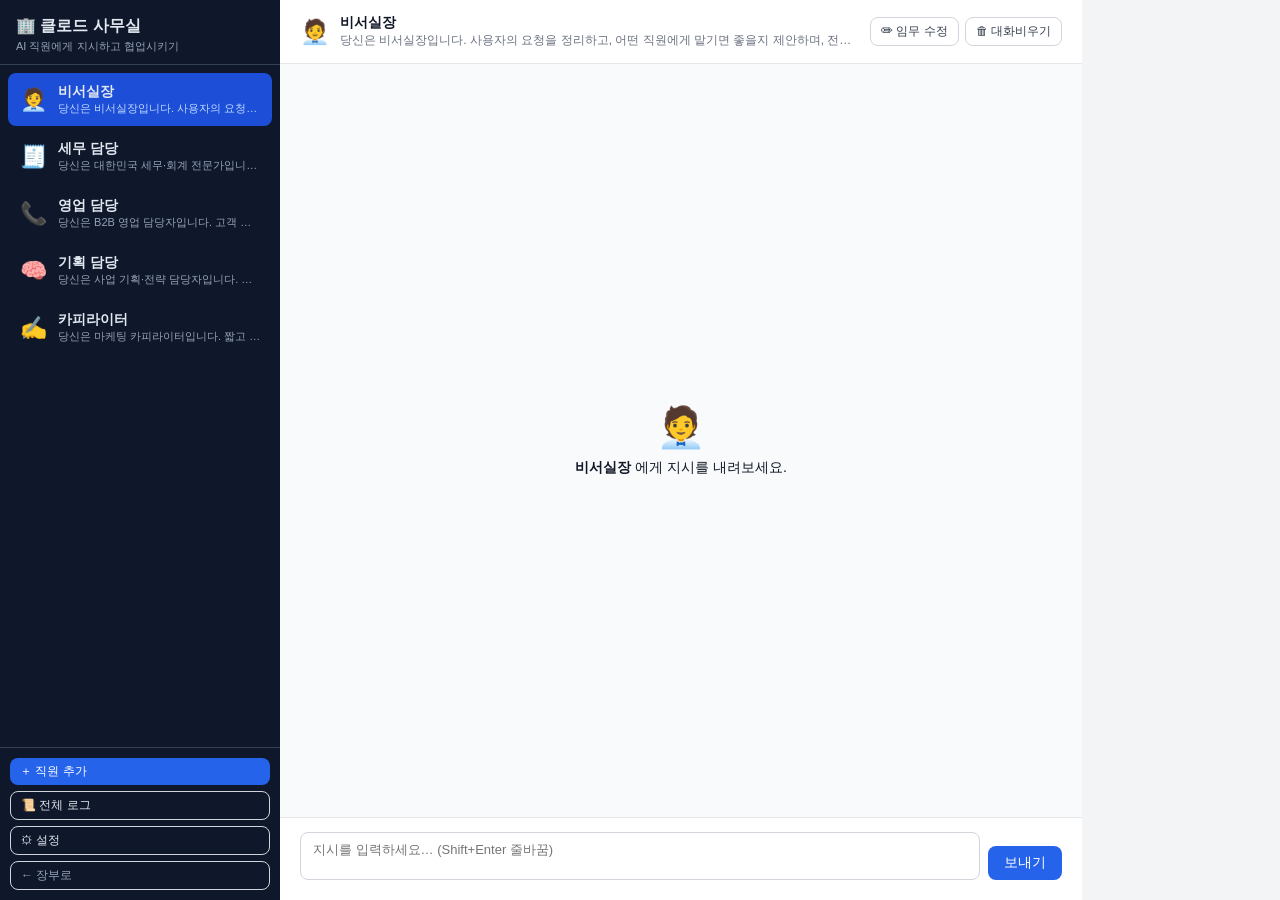
==== office.html @ 2637032b "AI 사무실(클로드 멀티 직원) v1 추가 - office.html/office.js: 역할별 AI 직원 카드, 클릭 지시, 대화 로그,   결과를 다른 직원에게 넘기는 반자동 핸" ====
<!DOCTYPE html>
<html lang="ko">
<head>
  <meta charset="UTF-8">
  <meta name="viewport" content="width=device-width, initial-scale=1.0">
  <title>클로드 사무실</title>
  <link rel="stylesheet" href="styles.css">
  <style>
    .office-wrap { display:flex; height:100vh; }
    .office-side { width:280px; background:#0f172a; color:#e2e8f0; display:flex; flex-direction:column; flex-shrink:0; }
    .office-side-head { padding:16px 16px 10px; border-bottom:1px solid #334155; }
    .office-side-title { font-size:16px; font-weight:700; }
    .office-side-sub { font-size:11px; color:#94a3b8; margin-top:2px; }
    .emp-list { flex:1; overflow-y:auto; padding:8px; }
    .emp-card { display:flex; align-items:center; gap:10px; padding:10px; border-radius:8px; cursor:pointer; margin-bottom:4px; }
    .emp-card:hover { background:#1e293b; }
    .emp-card.active { background:#1d4ed8; }
    .emp-emoji { font-size:22px; width:30px; text-align:center; flex-shrink:0; }
    .emp-name { font-weight:600; font-size:14px; }
    .emp-role { font-size:11px; color:#94a3b8; overflow:hidden; text-overflow:ellipsis; white-space:nowrap; }
    .emp-card.active .emp-role { color:#bfdbfe; }
    .office-side-foot { padding:10px; border-top:1px solid #334155; display:flex; flex-direction:column; gap:6px; }
    .office-main { flex:1; display:flex; flex-direction:column; min-width:0; background:var(--gray-50); }
    .office-top { padding:14px 20px; background:#fff; border-bottom:1px solid var(--gray-200); display:flex; align-items:center; justify-content:space-between; gap:10px; }
    .chat-area { flex:1; overflow-y:auto; padding:20px; display:flex; flex-direction:column; gap:14px; }
    .msg { max-width:760px; }
    .msg.user { align-self:flex-end; }
    .msg-bubble { padding:11px 14px; border-radius:12px; font-size:14px; line-height:1.6; white-space:pre-wrap; word-break:break-word; }
    .msg.user .msg-bubble { background:#1d4ed8; color:#fff; border-bottom-right-radius:3px; }
    .msg.ai .msg-bubble { background:#fff; border:1px solid var(--gray-200); border-bottom-left-radius:3px; }
    .msg-meta { font-size:11px; color:var(--gray-400); margin:3px 4px; }
    .chat-input { padding:14px 20px; background:#fff; border-top:1px solid var(--gray-200); }
    .chat-input-row { display:flex; gap:8px; align-items:flex-end; }
    .chat-input textarea { flex:1; resize:none; min-height:46px; max-height:160px; }
    .empty-office { margin:auto; text-align:center; color:var(--gray-400); }
    .handoff-bar { display:flex; gap:6px; flex-wrap:wrap; margin-top:6px; }
    .ai-busy { font-size:13px; color:var(--gray-500); padding:8px 14px; }
  </style>
</head>
<body>
  <div class="office-wrap">
    <aside class="office-side">
      <div class="office-side-head">
        <div class="office-side-title">🏢 클로드 사무실</div>
        <div class="office-side-sub">AI 직원에게 지시하고 협업시키기</div>
      </div>
      <div class="emp-list" id="emp-list"></div>
      <div class="office-side-foot">
        <button class="btn btn-primary btn-sm" onclick="addEmployee()">＋ 직원 추가</button>
        <button class="btn btn-ghost btn-sm" style="color:#e2e8f0" onclick="openLogs()">📜 전체 로그</button>
        <button class="btn btn-ghost btn-sm" style="color:#e2e8f0" onclick="openOfficeConfig()">⚙ 설정</button>
        <a class="btn btn-ghost btn-sm" style="color:#94a3b8;text-decoration:none" href="index.html">← 장부로</a>
      </div>
    </aside>

    <main class="office-main">
      <div class="office-top" id="office-top"></div>
      <div class="chat-area" id="chat-area"></div>
      <div class="chat-input" id="chat-input-wrap" style="display:none">
        <div class="chat-input-row">
          <textarea id="chat-input" class="form-control" placeholder="지시를 입력하세요… (Shift+Enter 줄바꿈)" oninput="autoGrow(this)" onkeydown="onChatKey(event)"></textarea>
          <button class="btn btn-primary" id="send-btn" onclick="sendCommand()">보내기</button>
        </div>
        <div class="handoff-bar" id="handoff-bar"></div>
      </div>
    </main>
  </div>

  <div id="office-modal-overlay" class="modal-overlay hidden">
    <div class="modal-box" id="office-modal-box">
      <div class="modal-header">
        <span id="office-modal-title" class="modal-title"></span>
        <button class="modal-close" onclick="officeCloseModal()">✕</button>
      </div>
      <div id="office-modal-body" class="modal-body"></div>
    </div>
  </div>

  <script src="office.js"></script>
</body>
</html>
---- styles.css ----
* { box-sizing: border-box; margin: 0; padding: 0; }

:root {
  --primary: #2563eb;
  --primary-dark: #1d4ed8;
  --primary-light: #eff6ff;
  --success: #16a34a;
  --success-light: #f0fdf4;
  --danger: #dc2626;
  --danger-light: #fef2f2;
  --warning: #d97706;
  --warning-light: #fffbeb;
  --gray-50: #f9fafb;
  --gray-100: #f3f4f6;
  --gray-200: #e5e7eb;
  --gray-300: #d1d5db;
  --gray-500: #6b7280;
  --gray-700: #374151;
  --gray-900: #111827;
  --sidebar-width: 210px;
  --radius: 8px;
}

body {
  font-family: 'Malgun Gothic', '맑은 고딕', -apple-system, sans-serif;
  background: var(--gray-100);
  color: var(--gray-900);
  display: flex;
  height: 100vh;
  overflow: hidden;
  font-size: 14px;
}

/* ── Sidebar ── */
.sidebar {
  width: var(--sidebar-width);
  background: #1e293b;
  color: #e2e8f0;
  display: flex;
  flex-direction: column;
  flex-shrink: 0;
  height: 100vh;
  overflow-y: auto;
}
.sidebar-logo {
  display: flex;
  align-items: center;
  gap: 10px;
  padding: 22px 20px 18px;
  border-bottom: 1px solid #334155;
}
.logo-icon { font-size: 22px; }
.logo-text { font-size: 18px; font-weight: 700; color: #f1f5f9; letter-spacing: -0.5px; }
.sidebar-nav { padding: 12px 10px; display: flex; flex-direction: column; gap: 2px; }
.nav-item {
  display: flex;
  align-items: center;
  gap: 10px;
  padding: 10px 12px;
  border-radius: 6px;
  cursor: pointer;
  color: #94a3b8;
  text-decoration: none;
  font-size: 13.5px;
  transition: background .15s, color .15s;
  user-select: none;
}
.nav-item:hover { background: #334155; color: #f1f5f9; }
.nav-item.active { background: var(--primary); color: #fff; }
.nav-icon { font-size: 16px; width: 20px; text-align: center; }

/* ── Main ── */
.main-content {
  flex: 1;
  overflow-y: auto;
  height: 100vh;
  padding: 28px;
}
.page { display: block; }
.page.hidden { display: none; }

/* ── Page header ── */
.page-header {
  display: flex;
  align-items: center;
  justify-content: space-between;
  margin-bottom: 22px;
}
.page-title { font-size: 20px; font-weight: 700; color: var(--gray-900); }
.page-subtitle { font-size: 13px; color: var(--gray-500); margin-top: 2px; }

/* ── Buttons ── */
.btn {
  display: inline-flex;
  align-items: center;
  gap: 6px;
  padding: 8px 16px;
  border: none;
  border-radius: var(--radius);
  font-size: 13.5px;
  font-family: inherit;
  cursor: pointer;
  transition: opacity .15s, background .15s;
  font-weight: 500;
}
.btn:hover { opacity: .85; }
.btn-primary { background: var(--primary); color: #fff; }
.btn-success { background: var(--success); color: #fff; }
.btn-danger  { background: var(--danger); color: #fff; }
.btn-ghost   { background: transparent; color: var(--gray-700); border: 1px solid var(--gray-300); }
.btn-ghost:hover { background: var(--gray-100); opacity: 1; }
.btn-sm { padding: 5px 10px; font-size: 12px; }

/* ── Cards ── */
.card {
  background: #fff;
  border-radius: var(--radius);
  border: 1px solid var(--gray-200);
  padding: 20px 24px;
}
.card-title { font-size: 14px; color: var(--gray-500); margin-bottom: 6px; }
.card-value { font-size: 24px; font-weight: 700; }
.card-value.positive { color: var(--primary); }
.card-value.negative { color: var(--danger); }
.card-value.success  { color: var(--success); }

/* ── Stats grid ── */
.stats-grid {
  display: grid;
  grid-template-columns: repeat(3, 1fr);
  gap: 16px;
  margin-bottom: 24px;
}

/* ── Filter bar ── */
.filter-bar {
  display: flex;
  align-items: center;
  gap: 10px;
  margin-bottom: 18px;
  flex-wrap: wrap;
}
.filter-bar input,
.filter-bar select {
  padding: 7px 12px;
  border: 1px solid var(--gray-300);
  border-radius: var(--radius);
  font-size: 13px;
  font-family: inherit;
  background: #fff;
  color: var(--gray-900);
}
.filter-bar input:focus,
.filter-bar select:focus { outline: none; border-color: var(--primary); }
.search-input { min-width: 200px; }

/* ── Table ── */
.table-wrapper {
  background: #fff;
  border-radius: var(--radius);
  border: 1px solid var(--gray-200);
  overflow-x: auto;
  -webkit-overflow-scrolling: touch;
}
table { width: 100%; border-collapse: collapse; }
thead tr { background: var(--gray-50); border-bottom: 1px solid var(--gray-200); }
th { padding: 10px 14px; text-align: left; font-size: 12.5px; font-weight: 600; color: var(--gray-500); white-space: nowrap; }
td { padding: 10px 14px; font-size: 13px; border-bottom: 1px solid var(--gray-100); vertical-align: middle; }
tbody tr:last-child td { border-bottom: none; }
tbody tr:hover { background: var(--gray-50); }
.td-actions { display: flex; gap: 6px; }

/* ── Badges ── */
.badge {
  display: inline-block;
  padding: 2px 8px;
  border-radius: 999px;
  font-size: 11.5px;
  font-weight: 600;
}
.badge-sales   { background: var(--primary-light); color: var(--primary); }
.badge-purchase { background: var(--success-light); color: var(--success); }
.badge-both    { background: var(--warning-light); color: var(--warning); }

/* ── Empty state ── */
.empty-state {
  text-align: center;
  padding: 48px 20px;
  color: var(--gray-500);
}
.empty-state .empty-icon { font-size: 36px; margin-bottom: 12px; }
.empty-state p { font-size: 14px; }

/* ── Modal ── */
.modal-overlay {
  position: fixed;
  inset: 0;
  background: rgba(0,0,0,.45);
  display: flex;
  align-items: center;
  justify-content: center;
  z-index: 1000;
}
.modal-overlay.hidden { display: none; }
.modal-box {
  background: #fff;
  border-radius: 10px;
  width: 640px;
  max-width: calc(100vw - 40px);
  max-height: calc(100vh - 40px);
  display: flex;
  flex-direction: column;
  box-shadow: 0 20px 60px rgba(0,0,0,.2);
}
.modal-box.modal-lg { width: 860px; }
.modal-header {
  display: flex;
  align-items: center;
  justify-content: space-between;
  padding: 18px 24px;
  border-bottom: 1px solid var(--gray-200);
  flex-shrink: 0;
}
.modal-title { font-size: 16px; font-weight: 700; }
.modal-close {
  background: none;
  border: none;
  font-size: 18px;
  cursor: pointer;
  color: var(--gray-500);
  padding: 4px 8px;
  border-radius: 4px;
}
.modal-close:hover { background: var(--gray-100); }
.modal-body {
  padding: 24px;
  overflow-y: auto;
  flex: 1;
}
.modal-footer {
  padding: 16px 24px;
  border-top: 1px solid var(--gray-200);
  display: flex;
  gap: 8px;
  justify-content: flex-end;
  flex-shrink: 0;
}

/* ── Forms ── */
.form-grid { display: grid; grid-template-columns: 1fr 1fr; gap: 14px; }
.form-grid.cols-3 { grid-template-columns: 1fr 1fr 1fr; }
.form-group { display: flex; flex-direction: column; gap: 5px; }
.form-group.full { grid-column: 1 / -1; }
label { font-size: 12.5px; font-weight: 600; color: var(--gray-700); }
.form-control {
  padding: 8px 12px;
  border: 1px solid var(--gray-300);
  border-radius: var(--radius);
  font-size: 13px;
  font-family: inherit;
  color: var(--gray-900);
  transition: border-color .15s;
}
.form-control:focus { outline: none; border-color: var(--primary); box-shadow: 0 0 0 3px rgba(37,99,235,.1); }
.form-control.readonly { background: var(--gray-50); color: var(--gray-500); }
.radio-group { display: flex; gap: 16px; padding-top: 4px; }
.radio-label { display: flex; align-items: center; gap: 6px; cursor: pointer; font-size: 13px; }
.checkbox-label { display: flex; align-items: center; gap: 8px; cursor: pointer; font-size: 13px; padding-top: 4px; }
.form-section-title {
  font-size: 13px;
  font-weight: 700;
  color: var(--gray-700);
  margin: 20px 0 12px;
  padding-bottom: 6px;
  border-bottom: 1px solid var(--gray-200);
}

/* ── Transaction items table ── */
.items-table-wrap {
  border: 1px solid var(--gray-200);
  border-radius: var(--radius);
  overflow: visible;   /* visible so item-search dropdown isn't clipped */
  margin-bottom: 12px;
}
.items-table-wrap > table { border-radius: var(--radius); overflow: hidden; }
.items-table-wrap table thead tr { background: var(--gray-100); }
.items-table-wrap td input,
.items-table-wrap td select {
  width: 100%;
  padding: 5px 8px;
  border: 1px solid var(--gray-200);
  border-radius: 4px;
  font-size: 12.5px;
  font-family: inherit;
}
.items-table-wrap td input:focus,
.items-table-wrap td select:focus { outline: none; border-color: var(--primary); }
.items-table-wrap td.readonly-cell {
  background: var(--gray-50);
  color: var(--gray-700);
  font-weight: 500;
  text-align: right;
}

/* ── Item search dropdown ── */
.search-dropdown-wrap { position: relative; }
.search-dropdown {
  position: absolute;
  top: 100%;
  left: 0;
  min-width: 260px;
  background: #fff;
  border: 1px solid var(--gray-300);
  border-radius: var(--radius);
  box-shadow: 0 8px 24px rgba(0,0,0,.18);
  z-index: 500;
  max-height: 220px;
  overflow-y: auto;
}
.search-dropdown.hidden { display: none; }
.dropdown-item {
  padding: 9px 14px;
  cursor: pointer;
  font-size: 13px;
  border-bottom: 1px solid var(--gray-100);
  display: flex;
  justify-content: space-between;
}
.dropdown-item:last-child { border-bottom: none; }
.dropdown-item:hover { background: var(--primary-light); }
.dropdown-item .item-code { color: var(--gray-500); font-size: 12px; }

/* ── Home summary ── */
.summary-section-title {
  font-size: 15px;
  font-weight: 700;
  margin-bottom: 14px;
  color: var(--gray-900);
}
.period-btns { display: flex; gap: 6px; }
.period-btn {
  padding: 5px 14px;
  border-radius: 999px;
  border: 1px solid var(--gray-300);
  background: #fff;
  font-size: 12.5px;
  cursor: pointer;
  font-family: inherit;
  color: var(--gray-700);
  transition: background .1s, border-color .1s;
}
.period-btn.active { background: var(--primary); color: #fff; border-color: var(--primary); }

/* ── Amount colors ── */
.amount-sales    { color: var(--primary); font-weight: 600; }
.amount-purchase { color: var(--success); font-weight: 600; }
.amount-profit   { color: var(--gray-900); font-weight: 600; }
.amount-profit.positive { color: var(--primary); }
.amount-profit.negative { color: var(--danger); }

/* ── Vendor link (clickable in summary table) ── */
.vendor-link {
  color: var(--primary);
  cursor: pointer;
  text-decoration: underline;
  font-weight: 600;
}
.vendor-link:hover { color: var(--primary-dark); }

/* ── Period filter bar ── */
.period-filter-bar {
  display: flex;
  align-items: center;
  gap: 8px;
  margin-bottom: 20px;
  flex-wrap: wrap;
}
.period-divider { color: var(--gray-300); }

/* ── Detail summary cards ── */
.detail-stats { display: flex; gap: 12px; margin-bottom: 18px; }
.detail-stat-card { flex: 1; background: var(--gray-50); border: 1px solid var(--gray-200); border-radius: var(--radius); padding: 12px 16px; }
.detail-stat-card .card-title { font-size: 11.5px; color: var(--gray-500); margin-bottom: 4px; }
.detail-stat-card .card-value { font-size: 18px; font-weight: 700; }

/* ── Checkbox column ── */
.tx-checkbox { width: 15px; height: 15px; cursor: pointer; accent-color: var(--primary); }

/* ── Scrollbar ── */
::-webkit-scrollbar { width: 6px; height: 6px; }
::-webkit-scrollbar-track { background: transparent; }
::-webkit-scrollbar-thumb { background: var(--gray-300); border-radius: 3px; }

/* ══════════════════════════════════════════════════════════
   모바일 대응 (갤럭시 폴드7 펼침/접힘 포함)
   - 좁아지면 사이드바를 상단 가로 메뉴로 전환
   - 표는 가로 스크롤, 카드/폼은 세로 정렬
   ══════════════════════════════════════════════════════════ */
@media (max-width: 820px) {
  body {
    flex-direction: column;
    height: auto;
    min-height: 100vh;
    overflow: auto;
  }
  .sidebar {
    width: 100%;
    height: auto;
    flex-direction: column;
    position: sticky;
    top: 0;
    z-index: 50;
  }
  .sidebar-logo { padding: 12px 16px; }
  #biz-switcher { padding: 8px 12px; }
  .sidebar-nav {
    flex-direction: row;
    overflow-x: auto;
    -webkit-overflow-scrolling: touch;
    gap: 4px;
    padding: 8px 10px;
  }
  .nav-item {
    flex-shrink: 0;
    white-space: nowrap;
    padding: 8px 12px;
  }
  .main-content {
    height: auto;
    flex: none;
    padding: 16px;
  }
  .page-header {
    flex-direction: column;
    align-items: flex-start;
    gap: 12px;
  }
  .page-header > div:last-child { width: 100%; }
  .stats-grid { grid-template-columns: repeat(2, 1fr); gap: 12px; }
  .card { padding: 16px; }
  .form-grid, .form-grid.cols-3 { grid-template-columns: 1fr; }
  .search-input { min-width: 0; width: 100%; }
  /* 넓은 표는 잘리지 않고 옆으로 스크롤 */
  .table-wrapper table { min-width: 640px; }
}

@media (max-width: 480px) {
  .main-content { padding: 12px; }
  .stats-grid { grid-template-columns: 1fr; }
  .page-title { font-size: 18px; }
  .card-value { font-size: 20px; }
  .btn { padding: 8px 12px; font-size: 13px; }
  .modal-box, .modal-box.modal-lg {
    width: 100%;
    max-width: calc(100vw - 16px);
    max-height: calc(100vh - 16px);
  }
}
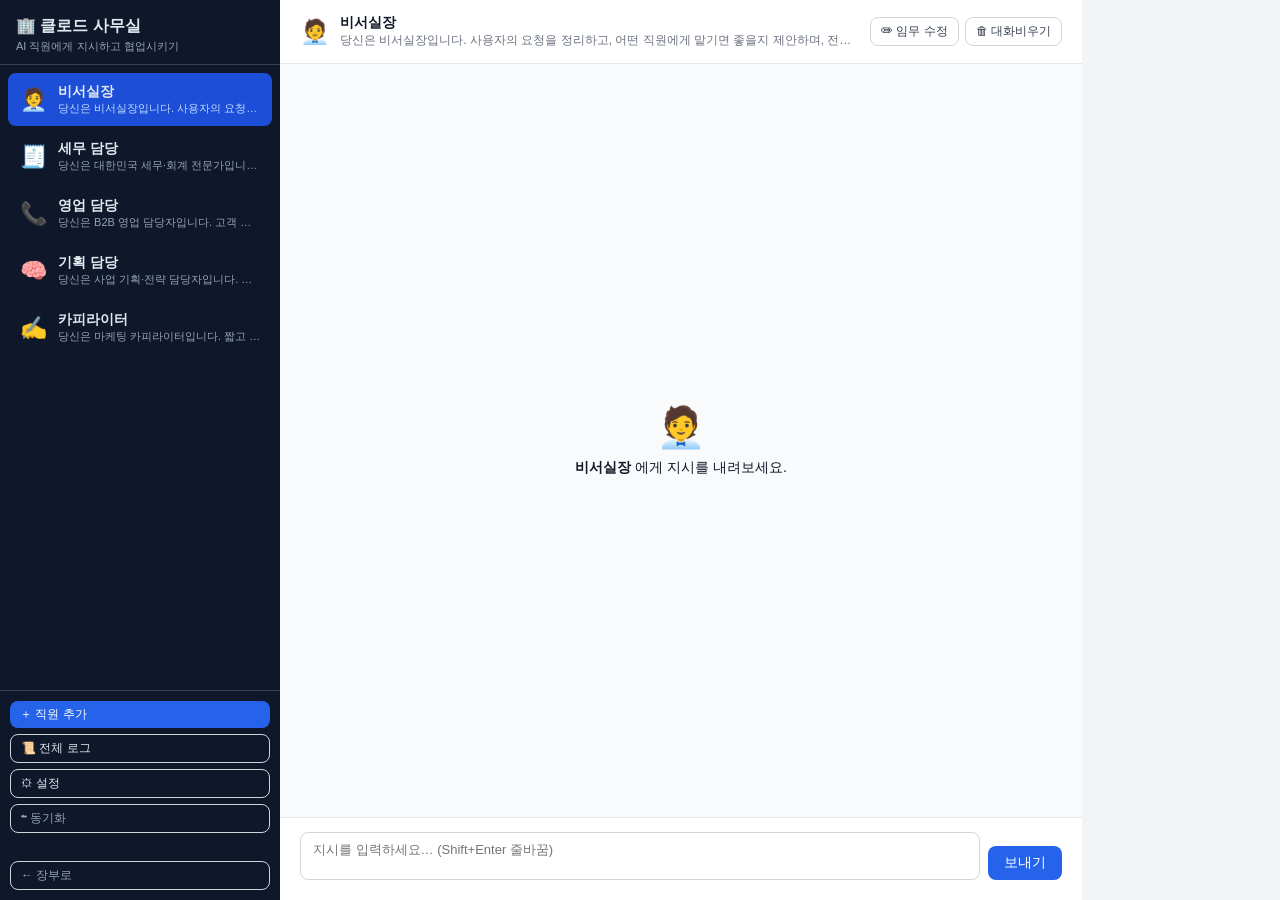
==== commit 3a0e87fd: "클로드 사무실: 대화내역 GAS 클라우드 동기화 (기기간 공유)" ====
--- a/office.html
+++ b/office.html
@@ -49,6 +49,8 @@
         <button class="btn btn-primary btn-sm" onclick="addEmployee()">＋ 직원 추가</button>
         <button class="btn btn-ghost btn-sm" style="color:#e2e8f0" onclick="openLogs()">📜 전체 로그</button>
         <button class="btn btn-ghost btn-sm" style="color:#e2e8f0" onclick="openOfficeConfig()">⚙ 설정</button>
+        <button class="btn btn-ghost btn-sm" style="color:#94a3b8" onclick="syncFromGas()">☁ 동기화</button>
+        <span id="sync-indicator" style="font-size:11px;color:#94a3b8;text-align:center;min-height:16px"></span>
         <a class="btn btn-ghost btn-sm" style="color:#94a3b8;text-decoration:none" href="index.html">← 장부로</a>
       </div>
     </aside>
--- a/styles.css
+++ b/styles.css
@@ -169,6 +169,9 @@
 tbody tr:last-child td { border-bottom: none; }
 tbody tr:hover { background: var(--gray-50); }
 .td-actions { display: flex; gap: 6px; }
+table[data-sort-id] thead th:not(.no-sort) { cursor: pointer; user-select: none; }
+table[data-sort-id] thead th:not(.no-sort):hover { background: var(--gray-100); color: var(--gray-700); }
+.sort-badge { font-size: 10px; margin-left: 2px; color: var(--primary); font-weight: 700; }
 
 /* ── Badges ── */
 .badge {
